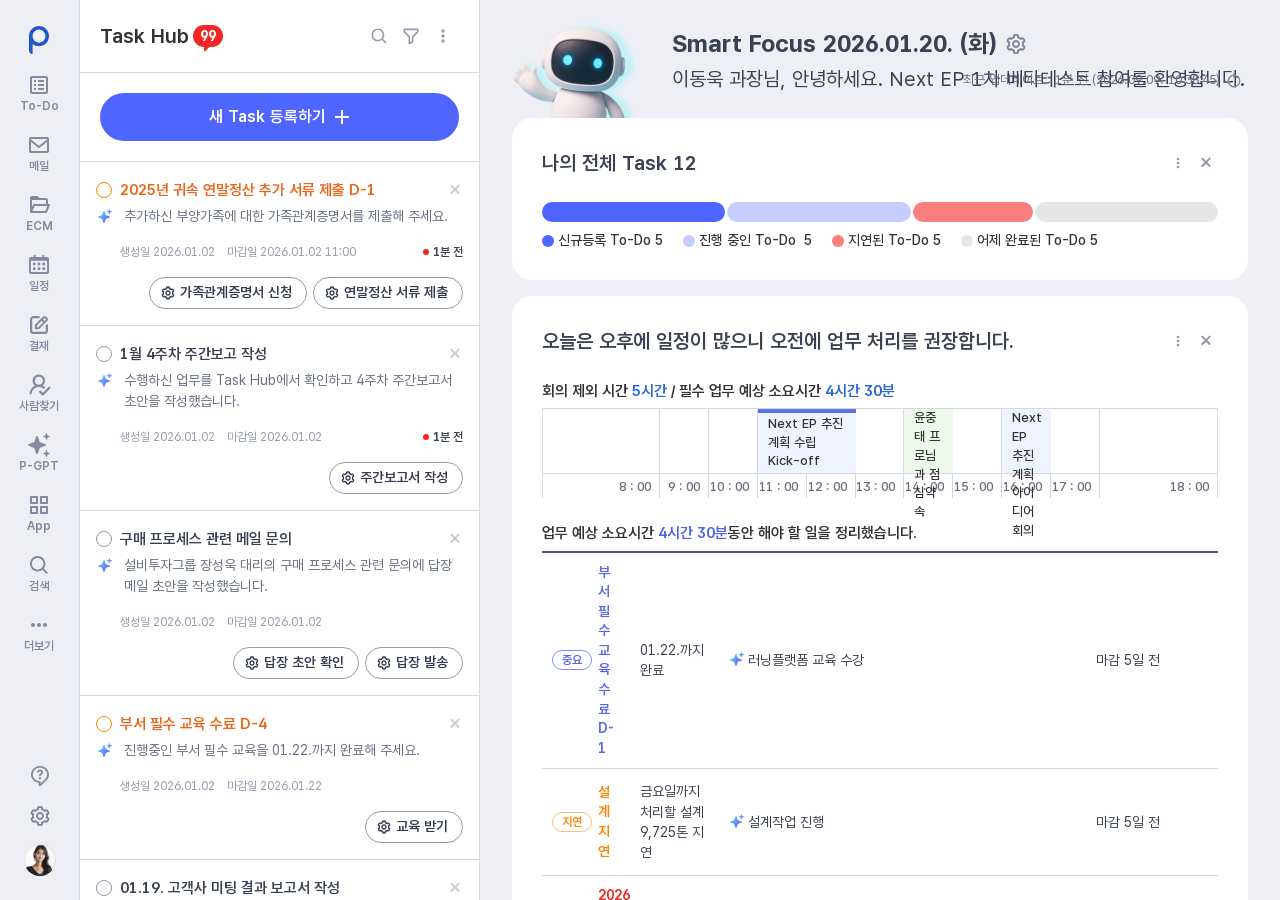
==== index.html @ 632aec52 "upload" ====
<!DOCTYPE html>
<html lang="ko">
<head>
<meta charset="UTF-8">
<title>Posco Nextep</title>
<link rel="stylesheet" href="./styles/base.css">
<link rel="stylesheet" href="./styles/layout.css">
<link rel="stylesheet" href="./styles/index.css">
</head>
<body>
<div class="layout">
  <div id="lnb"></div>
  <aside class="layout__left-panel">
    <header class="task-hub">
      <div class="task-hub__heading">
        <h2 class="task-hub__title">Task Hub</h2>
        <span class="count-badge">99</span>
      </div>
      <div class="task-hub__actions">
        <button type="button" class="action-icon" data-icon="search" aria-label="검색">
          <span class="action-icon__icon"></span>
        </button>
        <button type="button" class="action-icon" data-icon="filter" aria-label="필터">
          <span class="action-icon__icon"></span>
        </button>
        <button type="button" class="action-icon" data-icon="more" aria-label="더보기">
          <span class="action-icon__icon"></span>
        </button>
      </div>
    </header>
    <section class="task-register">
      <button type="button" class="task-register__button">
        <span class="task-register__label">새 Task 등록하기</span>
        <span class="task-register__icon" aria-hidden="true"></span>
      </button>
    </section>
    <section class="task-list" id="taskList"></section>
  </aside>
  <div class="layout__contents">
    <section class="smart-focus">
      <img class="smart-focus__bot" src="/assets/images/img-bot.png" alt="" aria-hidden="true">
      <div class="smart-focus__main">
        <div class="smart-focus__title-row">
          <h2 class="smart-focus__title">Smart Focus 2026.01.20. (화) </h2>
          <button type="button" class="smart-focus__settings" aria-label="설정">
            <img class="smart-focus__settings-icon" src="/assets/icons/BiCog.svg" alt="" aria-hidden="true">
          </button>
        </div>
        <div class="smart-focus__greeting">
          <p class="smart-focus__greeting-text">이동욱 과장님, 안녕하세요. Next EP 1차 베타테스트 참여를 환영합니다.</p>
        </div>
      </div>
      <div class="smart-focus__meta">
        <p class="smart-focus__update">최근 업데데이트 : 1분 전 (2026.09.09. 10:38:45)</p>
        <button type="button" class="smart-focus__refresh" aria-label="새로고침">
          <img class="smart-focus__refresh-icon" src="/assets/icons/BiRevision.svg" alt="" aria-hidden="true">
        </button>
      </div>
    </section>
    <section class="task-overview">
      <div class="task-overview__header">
        <h3 class="task-overview__title">나의 전체 Task 12</h3>
        <div class="task-overview__actions">
          <button type="button" class="task-overview__action" aria-label="더보기">
            <img class="task-overview__action-icon" src="/assets/icons/ico-more-ver.svg" alt="" aria-hidden="true">
          </button>
          <button type="button" class="task-overview__action" aria-label="닫기">
            <img class="task-overview__action-icon" src="/assets/icons/IconX.svg" alt="" aria-hidden="true">
          </button>
        </div>
      </div>
      <div class="task-overview__chart">
        <div class="task-overview__bar">
          <span class="task-overview__bar-segment task-overview__bar-segment--new"></span>
          <span class="task-overview__bar-segment task-overview__bar-segment--in-progress"></span>
          <span class="task-overview__bar-segment task-overview__bar-segment--delayed"></span>
          <span class="task-overview__bar-segment task-overview__bar-segment--complete"></span>
        </div>
        <div class="task-overview__legend">
          <span class="task-overview__legend-item">
            <span class="task-overview__legend-dot task-overview__legend-dot--new"></span>
            <span class="task-overview__legend-label">신규등록 To-Do 5</span>
          </span>
          <span class="task-overview__legend-item">
            <span class="task-overview__legend-dot task-overview__legend-dot--in-progress"></span>
            <span class="task-overview__legend-label">진행 중인 To-Do&nbsp; 5</span>
          </span>
          <span class="task-overview__legend-item">
            <span class="task-overview__legend-dot task-overview__legend-dot--delayed"></span>
            <span class="task-overview__legend-label">지연된 To-Do 5</span>
          </span>
          <span class="task-overview__legend-item">
            <span class="task-overview__legend-dot task-overview__legend-dot--complete"></span>
            <span class="task-overview__legend-label">어제 완료된 To-Do 5</span>
          </span>
        </div>
      </div>
    </section>
    <section class="today-plan">
      <div class="today-plan__header">
        <h3 class="today-plan__title">오늘은 오후에 일정이 많으니 오전에 업무 처리를 권장합니다.</h3>
        <div class="today-plan__actions">
          <button type="button" class="today-plan__action" aria-label="더보기">
            <img class="today-plan__action-icon" src="/assets/icons/ico-more-ver.svg" alt="" aria-hidden="true">
          </button>
          <button type="button" class="today-plan__action" aria-label="닫기">
            <img class="today-plan__action-icon" src="/assets/icons/IconX.svg" alt="" aria-hidden="true">
          </button>
        </div>
      </div>
      <div class="today-plan__schedule">
        <p class="today-plan__schedule-caption">회의 제외 시간 <span class="today-plan__highlight">5시간</span> / 필수 업무 예상 소요시간 <span class="today-plan__highlight">4시간 30분</span></p>
        <div class="today-plan__timeline">
          <div class="today-plan__hour today-plan__hour--edge"><div class="today-plan__hour-slot"></div><div class="today-plan__hour-label">8 : 00</div></div>
          <div class="today-plan__hour"><div class="today-plan__hour-slot"></div><div class="today-plan__hour-label">9 : 00</div></div>
          <div class="today-plan__hour"><div class="today-plan__hour-slot"></div><div class="today-plan__hour-label">10 : 00</div></div>
          <div class="today-plan__hour today-plan__hour--mute"><div class="today-plan__hour-slot"></div><div class="today-plan__hour-label">11 : 00</div></div>
          <div class="today-plan__hour"><div class="today-plan__hour-slot"></div><div class="today-plan__hour-label">12 : 00</div></div>
          <div class="today-plan__hour"><div class="today-plan__hour-slot"></div><div class="today-plan__hour-label">13 : 00</div></div>
          <div class="today-plan__hour"><div class="today-plan__hour-slot"></div><div class="today-plan__hour-label">14 : 00</div></div>
          <div class="today-plan__hour"><div class="today-plan__hour-slot"></div><div class="today-plan__hour-label">15 : 00</div></div>
          <div class="today-plan__hour"><div class="today-plan__hour-slot"></div><div class="today-plan__hour-label">16 : 00</div></div>
          <div class="today-plan__hour"><div class="today-plan__hour-slot"></div><div class="today-plan__hour-label">17 : 00</div></div>
          <div class="today-plan__hour today-plan__hour--edge"><div class="today-plan__hour-slot"></div><div class="today-plan__hour-label">18 : 00</div></div>
          <div class="today-plan__event today-plan__event--blue today-plan__event--kickoff">
            <div class="today-plan__event-bar"></div>
            <div class="today-plan__event-text">
              <p>Next EP 추진계획 수립 </p>
              <p>Kick-off</p>
            </div>
          </div>
          <div class="today-plan__event today-plan__event--green today-plan__event--lunch">
            <div class="today-plan__event-bar"></div>
            <div class="today-plan__event-text">
              <p>윤중태 프로님과 점심약속</p>
            </div>
          </div>
          <div class="today-plan__event today-plan__event--blue today-plan__event--idea">
            <div class="today-plan__event-bar"></div>
            <div class="today-plan__event-text">
              <p>Next EP 추진 계획 아이디어 회의</p>
            </div>
          </div>
        </div>
      </div>
      <div class="today-plan__tasks">
        <p class="today-plan__tasks-caption">업무 예상 소요시간 <span class="today-plan__highlight today-plan__highlight--alt">4시간 30분</span>동안 해야 할 일을 정리했습니다.</p>
        <div class="today-plan__table">
          <div class="today-plan__row today-plan__row--first">
            <div class="today-plan__cell today-plan__cell--badge">
              <span class="today-plan__badge today-plan__badge--primary">중요</span>
              <span class="today-plan__cell-text today-plan__cell-text--primary">부서 필수 교육 수료 D-1</span>
            </div>
            <div class="today-plan__cell"><span class="today-plan__cell-text">01.22.까지 완료</span></div>
            <div class="today-plan__cell today-plan__cell--resource">
              <div class="today-plan__resource-item">
                <img class="today-plan__resource-icon" src="/assets/icons/IconAI-2Star-Color.svg" alt="" aria-hidden="true">
                <span class="today-plan__resource-text">러닝플랫폼 교육 수강</span>
              </div>
            </div>
            <div class="today-plan__cell today-plan__cell--due"><span class="today-plan__cell-text">마감 5일 전</span></div>
          </div>
          <div class="today-plan__row">
            <div class="today-plan__cell today-plan__cell--badge">
              <span class="today-plan__badge today-plan__badge--warning">지연</span>
              <span class="today-plan__cell-text today-plan__cell-text--warning">설계지연</span>
            </div>
            <div class="today-plan__cell"><span class="today-plan__cell-text">금요일까지 처리할 설계 9,725톤 지연</span></div>
            <div class="today-plan__cell today-plan__cell--resource">
              <div class="today-plan__resource-item">
                <img class="today-plan__resource-icon" src="/assets/icons/IconAI-2Star-Color.svg" alt="" aria-hidden="true">
                <span class="today-plan__resource-text">설계작업 진행</span>
              </div>
            </div>
            <div class="today-plan__cell today-plan__cell--due"><span class="today-plan__cell-text">마감 5일 전</span></div>
          </div>
          <div class="today-plan__row">
            <div class="today-plan__cell today-plan__cell--badge">
              <span class="today-plan__badge today-plan__badge--danger">중요</span>
              <span class="today-plan__cell-text today-plan__cell-text--danger">2026년 귀속 근로소득 연말 정산 자료 제출</span>
            </div>
            <div class="today-plan__cell"><span class="today-plan__cell-text">추가하신 부양가족에 대한 가족관례증명서 추가 제출</span></div>
            <div class="today-plan__cell today-plan__cell--resource">
              <div class="today-plan__resource-item">
                <img class="today-plan__resource-icon" src="/assets/icons/IconAI-2Star-Color.svg" alt="" aria-hidden="true">
                <span class="today-plan__resource-text">법무부 가족관계증명서 신청</span>
              </div>
              <div class="today-plan__resource-item">
                <img class="today-plan__resource-icon" src="/assets/icons/IconAI-2Star-Color.svg" alt="" aria-hidden="true">
                <span class="today-plan__resource-text">연말정산 서류 제출</span>
              </div>
            </div>
            <div class="today-plan__cell today-plan__cell--due"><span class="today-plan__cell-text">마감 5일 전</span></div>
          </div>
          <div class="today-plan__row">
            <div class="today-plan__cell"><span class="today-plan__cell-text today-plan__cell-text--bold">1월 4주차 주간보고서 작성</span></div>
            <div class="today-plan__cell"><span class="today-plan__cell-text">수행하신 업무를 To-Do에서 확인하고 보고서 초안 작성</span></div>
            <div class="today-plan__cell today-plan__cell--resource">
              <div class="today-plan__resource-item">
                <img class="today-plan__resource-icon" src="/assets/icons/IconAI-2Star-Color.svg" alt="" aria-hidden="true">
                <span class="today-plan__resource-text">주간업무보고_1월 4주차.pptx</span>
              </div>
            </div>
            <div class="today-plan__cell today-plan__cell--due"><span class="today-plan__cell-text">마감 5일 전</span></div>
          </div>
          <div class="today-plan__row">
            <div class="today-plan__cell"><span class="today-plan__cell-text today-plan__cell-text--bold">1월 4주차 주간보고서 작성</span></div>
            <div class="today-plan__cell"><span class="today-plan__cell-text">01.20. 12 : 00에 사용하신 법인카드 사용내역 정산 신청 필요 </span></div>
            <div class="today-plan__cell today-plan__cell--resource">
              <div class="today-plan__resource-item">
                <img class="today-plan__resource-icon" src="/assets/icons/IconAI-2Star-Color.svg" alt="" aria-hidden="true">
                <span class="today-plan__resource-text">법인카카드 정산</span>
              </div>
            </div>
            <div class="today-plan__cell today-plan__cell--due"><span class="today-plan__cell-text">마감 5일 전</span></div>
          </div>
        </div>
      </div>
    </section>
    <section class="team-schedule">
      <div class="team-schedule__header">
        <h3 class="team-schedule__title">오늘 팀원들의 주요 일정입니다.</h3>
        <div class="team-schedule__header-right">
          <div class="team-schedule__avatars">
            <span class="team-schedule__avatar-item"><img class="team-schedule__avatar" src="/assets/avatar/male01.jpg" alt=""></span>
            <span class="team-schedule__avatar-item"><img class="team-schedule__avatar" src="/assets/avatar/female01.jpg" alt=""></span>
            <span class="team-schedule__avatar-item"><img class="team-schedule__avatar" src="/assets/avatar/male02.jpg" alt=""></span>
            <span class="team-schedule__avatar-item team-schedule__avatar-item--more">+3</span>
          </div>
          <div class="team-schedule__actions">
            <button type="button" class="team-schedule__action" aria-label="더보기">
              <img class="team-schedule__action-icon" src="/assets/icons/ico-more-ver.svg" alt="" aria-hidden="true">
            </button>
            <button type="button" class="team-schedule__action" aria-label="닫기">
              <img class="team-schedule__action-icon" src="/assets/icons/IconX.svg" alt="" aria-hidden="true">
            </button>
          </div>
        </div>
      </div>
      <div class="team-schedule__timeline">
        <div class="team-schedule__hour team-schedule__hour--edge"><div class="team-schedule__hour-slot"></div><div class="team-schedule__hour-label">8 : 00</div></div>
        <div class="team-schedule__hour"><div class="team-schedule__hour-slot"></div><div class="team-schedule__hour-label">9 : 00</div></div>
        <div class="team-schedule__hour"><div class="team-schedule__hour-slot"></div><div class="team-schedule__hour-label">10 : 00</div></div>
        <div class="team-schedule__hour"><div class="team-schedule__hour-slot"></div><div class="team-schedule__hour-label">11 : 00</div></div>
        <div class="team-schedule__hour"><div class="team-schedule__hour-slot"></div><div class="team-schedule__hour-label">12 :00</div></div>
        <div class="team-schedule__hour"><div class="team-schedule__hour-slot"></div><div class="team-schedule__hour-label">13 : 00</div></div>
        <div class="team-schedule__hour"><div class="team-schedule__hour-slot"></div><div class="team-schedule__hour-label">14 : 00</div></div>
        <div class="team-schedule__hour"><div class="team-schedule__hour-slot"></div><div class="team-schedule__hour-label">15 : 00</div></div>
        <div class="team-schedule__hour"><div class="team-schedule__hour-slot"></div><div class="team-schedule__hour-label">16 : 00</div></div>
        <div class="team-schedule__hour"><div class="team-schedule__hour-slot"></div><div class="team-schedule__hour-label">17 : 00</div></div>
        <div class="team-schedule__hour team-schedule__hour--edge"><div class="team-schedule__hour-slot"></div><div class="team-schedule__hour-label">18 : 00</div></div>
        <div class="team-schedule__event team-schedule__event--blue team-schedule__event--p1">
          <div class="team-schedule__event-user">
            <span class="team-schedule__event-avatar"><img src="/assets/avatar/male01.jpg" alt=""></span>
            <span class="team-schedule__event-name">박보검</span>
          </div>
          <span class="team-schedule__event-title">주간업무보고</span>
        </div>
        <div class="team-schedule__event team-schedule__event--blue team-schedule__event--p2">
          <div class="team-schedule__event-user">
            <span class="team-schedule__event-avatar"><img src="/assets/avatar/male01.jpg" alt=""></span>
            <span class="team-schedule__event-name">박보검</span>
          </div>
          <span class="team-schedule__event-title">NextEP 추진계획 수립 Kick-off</span>
        </div>
        <div class="team-schedule__event team-schedule__event--blue team-schedule__event--p3">
          <div class="team-schedule__event-user">
            <span class="team-schedule__event-avatar"><img src="/assets/avatar/male01.jpg" alt=""></span>
            <span class="team-schedule__event-name">박보검</span>
          </div>
          <span class="team-schedule__event-title">점심약속</span>
        </div>
        <div class="team-schedule__event team-schedule__event--royal-blue team-schedule__event--p4">
          <div class="team-schedule__event-user">
            <span class="team-schedule__event-avatar"><img src="/assets/avatar/female01.jpg" alt=""></span>
            <span class="team-schedule__event-name">김세정</span>
          </div>
          <span class="team-schedule__event-title">주간업무보고</span>
        </div>
        <div class="team-schedule__event team-schedule__event--bright-blue team-schedule__event--p5">
          <div class="team-schedule__event-user">
            <span class="team-schedule__event-avatar"><img src="/assets/avatar/female01.jpg" alt=""></span>
            <span class="team-schedule__event-name">김세정</span>
          </div>
          <span class="team-schedule__event-title">XXX고객사 미팅</span>
        </div>
        <div class="team-schedule__event team-schedule__event--gray team-schedule__event--p6">
          <div class="team-schedule__event-user">
            <span class="team-schedule__event-avatar"><img src="/assets/avatar/male02.jpg" alt=""></span>
            <span class="team-schedule__event-name">김일도</span>
          </div>
          <span class="team-schedule__event-title">주간업무보고</span>
        </div>
        <div class="team-schedule__event team-schedule__event--gray team-schedule__event--p7">
          <div class="team-schedule__event-user">
            <span class="team-schedule__event-avatar"><img src="/assets/avatar/male02.jpg" alt=""></span>
            <span class="team-schedule__event-name">김일도</span>
          </div>
          <span class="team-schedule__event-title">협력사 미팅</span>
        </div>
      </div>
    </section>
    <section class="news-summary">
      <div class="news-summary__header">
        <h3 class="news-summary__heading">관심 있으실 만한 오늘의 뉴스 요약입니다.</h3>
        <div class="news-summary__actions">
          <button type="button" class="news-summary__action" aria-label="더보기">
            <img class="news-summary__action-icon" src="/assets/icons/ico-more-ver.svg" alt="" aria-hidden="true">
          </button>
          <button type="button" class="news-summary__action" aria-label="닫기">
            <img class="news-summary__action-icon" src="/assets/icons/IconX.svg" alt="" aria-hidden="true">
          </button>
        </div>
      </div>
      <div class="news-summary__list">
        <article class="news-summary__card">
          <img class="news-summary__thumb" src="/assets/images/thm-news.png" alt="" aria-hidden="true">
          <div class="news-summary__contents">
            <h4 class="news-summary__title">KDI, 올해 성장률 1.8→1.9% 상향</h4>
            <div class="news-summary__body">
              <img class="news-summary__body-icon" src="/assets/icons/IconAI-2Star-Color.svg" alt="" aria-hidden="true">
              <p class="news-summary__body-text">한국개발연구원(KDI)이 반도체 수출 호조세를 반영해 올해 우리나라 경제성장률 전망치를 1.9%로 상향 조정했다.</p>
            </div>
            <a class="news-summary__anchor" href="#">
              <span class="news-summary__anchor-text">자세히 보기</span>
              <span class="news-summary__anchor-icon" aria-hidden="true">
                <svg width="16" height="16" viewBox="0 0 16 16" fill="none"><path d="M5 11L11 5M11 5H6M11 5V10" stroke="currentColor" stroke-width="1.5" stroke-linecap="round" stroke-linejoin="round"/></svg>
              </span>
            </a>
          </div>
        </article>
        <article class="news-summary__card">
          <img class="news-summary__thumb" src="/assets/images/thm-news.png" alt="" aria-hidden="true">
          <div class="news-summary__contents">
            <h4 class="news-summary__title">'변하지 않는 것들' 신규 등록</h4>
            <div class="news-summary__body">
              <img class="news-summary__body-icon" src="/assets/icons/IconAI-2Star-Color.svg" alt="" aria-hidden="true">
              <p class="news-summary__body-text">세계적인 베스트셀러 《돈의 심리학》의 저자 모건 하우절이 3년 만에 세상에 내놓은 신작.'절대 변하지 않는 것들에 대한 23가지 이야기'를 전한다. 출간하자마자 아마존과 뉴욕타임스 베스트셀러 자리에 오르며 아마존 독자들과 오피니언 리더들의 극찬을 받았다.</p>
            </div>
            <a class="news-summary__anchor" href="#">
              <span class="news-summary__anchor-text">러닝플랫폼으로 보기</span>
              <span class="news-summary__anchor-icon" aria-hidden="true">
                <svg width="16" height="16" viewBox="0 0 16 16" fill="none"><path d="M5 11L11 5M11 5H6M11 5V10" stroke="currentColor" stroke-width="1.5" stroke-linecap="round" stroke-linejoin="round"/></svg>
              </span>
            </a>
          </div>
        </article>
        <article class="news-summary__card">
          <img class="news-summary__thumb" src="/assets/images/thm-news.png" alt="" aria-hidden="true">
          <div class="news-summary__contents">
            <h4 class="news-summary__title">철강석 가격 987원 돌파</h4>
            <div class="news-summary__body">
              <img class="news-summary__body-icon" src="/assets/icons/IconAI-2Star-Color.svg" alt="" aria-hidden="true">
              <p class="news-summary__body-text">철강석 가격 하락세가 여러 시장에서 나타나고 있습니다. 중국 철광석 및 철근 선물 가격 하락, 거래소 가격도 약세 흐름입니다.</p>
            </div>
            <a class="news-summary__anchor" href="#">
              <span class="news-summary__anchor-text">철강석 정보보기</span>
              <span class="news-summary__anchor-icon" aria-hidden="true">
                <svg width="16" height="16" viewBox="0 0 16 16" fill="none"><path d="M5 11L11 5M11 5H6M11 5V10" stroke="currentColor" stroke-width="1.5" stroke-linecap="round" stroke-linejoin="round"/></svg>
              </span>
            </a>
          </div>
        </article>
      </div>
    </section>
    <section class="report-drafts">
      <div class="report-drafts__header">
        <h3 class="report-drafts__heading">전일 완료하고 보고하지 않은 To-Do 기반으로 보고서 초안을 작성했습니다.</h3>
        <div class="report-drafts__actions">
          <button type="button" class="report-drafts__action" aria-label="더보기">
            <img class="report-drafts__action-icon" src="/assets/icons/ico-more-ver.svg" alt="" aria-hidden="true">
          </button>
          <button type="button" class="report-drafts__action" aria-label="닫기">
            <img class="report-drafts__action-icon" src="/assets/icons/IconX.svg" alt="" aria-hidden="true">
          </button>
        </div>
      </div>
      <div class="report-drafts__list">
        <article class="report-drafts__card">
          <div class="report-drafts__icon-wrap">
            <img class="report-drafts__icon" src="/assets/icons/BiSpreadsheet.svg" alt="" aria-hidden="true">
          </div>
          <div class="report-drafts__contents">
            <div class="report-drafts__info">
              <h4 class="report-drafts__title">01.19. 고객사 미팅 결과</h4>
              <div class="report-drafts__body">
                <img class="report-drafts__body-icon" src="/assets/icons/IconAI-2Star-Color.svg" alt="" aria-hidden="true">
                <p class="report-drafts__body-text">지난 메일과 회의록을 기반으로 초안을 작성했습니다. 미팅 이후 보고된 메일, 생성된 문서 등이 없어 보고서 초안을 제안드립니다.</p>
              </div>
            </div>
            <div class="report-drafts__buttons">
              <button type="button" class="report-drafts__button">결과 보고서 작성하기</button>
              <button type="button" class="report-drafts__button">메일 보내기</button>
            </div>
          </div>
        </article>
        <article class="report-drafts__card">
          <div class="report-drafts__icon-wrap">
            <img class="report-drafts__icon" src="/assets/icons/BiSpreadsheet.svg" alt="" aria-hidden="true">
          </div>
          <div class="report-drafts__contents">
            <div class="report-drafts__info">
              <h4 class="report-drafts__title">01.19. 고객사 미팅 결과</h4>
              <div class="report-drafts__body">
                <img class="report-drafts__body-icon" src="/assets/icons/IconAI-2Star-Color.svg" alt="" aria-hidden="true">
                <p class="report-drafts__body-text">지난 메일과 회의록을 기반으로 초안을 작성했습니다. 미팅 이후 보고된 메일, 생성된 문서 등이 없어 보고서 초안을 제안드립니다.</p>
              </div>
            </div>
            <div class="report-drafts__buttons">
              <button type="button" class="report-drafts__button">결과 보고서 작성하기</button>
              <button type="button" class="report-drafts__button">메일 보내기</button>
            </div>
          </div>
        </article>
        <article class="report-drafts__card">
          <div class="report-drafts__icon-wrap">
            <img class="report-drafts__icon" src="/assets/icons/BiSpreadsheet.svg" alt="" aria-hidden="true">
          </div>
          <div class="report-drafts__contents">
            <div class="report-drafts__info">
              <h4 class="report-drafts__title">01.19. 고객사 미팅 결과</h4>
              <div class="report-drafts__body">
                <img class="report-drafts__body-icon" src="/assets/icons/IconAI-2Star-Color.svg" alt="" aria-hidden="true">
                <p class="report-drafts__body-text">지난 메일과 회의록을 기반으로 초안을 작성했습니다. 미팅 이후 보고된 메일, 생성된 문서 등이 없어 보고서 초안을 제안드립니다.</p>
              </div>
            </div>
            <div class="report-drafts__buttons">
              <button type="button" class="report-drafts__button">결과 보고서 작성하기</button>
              <button type="button" class="report-drafts__button">메일 보내기</button>
            </div>
          </div>
        </article>
      </div>
    </section>
  </div>
</div>
<script src="./components/components.js"></script>
<script>
  document.getElementById('lnb').innerHTML = SIDEBAR_HTML;
  document.getElementById('taskList').innerHTML = TASK_LIST_DATA.map(renderCardTask).join('');
</script>
<script src="./components/layout/sidebar.js"></script>
</body>
</html>
---- styles/base.css ----
/* ==========================================================================
   Base — 전역 리셋 / 폰트
   ========================================================================== */

@import '../fonts/pretendard-gov.css';

body {
  margin: 0;
  font-family: 'Pretendard GOV', 'Pretendard', -apple-system, BlinkMacSystemFont, sans-serif;
}

button, input, select, textarea {
  font: inherit;
}
---- styles/layout.css ----
@import './components/task-hub.css';
@import './components/p-gpt.css';

/* ==========================================================================
   Layout
   ========================================================================== */

.layout {
  display: flex;
  min-height: 100vh;
}

.layout__left-panel {
  flex: 0 0 400px;
  width: 400px;
  box-sizing: border-box;
  background: #FFFFFF;
  border-right: 1px solid #D5D8E4;
  display: flex;
  flex-direction: column;
  height: 100vh;
  position: sticky;
  top: 0;
}

.layout__contents {
  flex: 1 1 auto;
  min-width: 0;
  height: 100vh;
  overflow-y: auto;
  box-sizing: border-box;
  padding: 0 32px 32px;
  background: #EDEFF5;
}

.layout__contents--bg-white {
  background: #FFFFFF;
  padding: 0;
}

.layout__contents-inner {
  max-width: 1280px;
  margin: 0 auto;
  padding: 64px 40px;
  box-sizing: border-box;
  width: 100%;
}

.layout__right-panel {
  flex: 0 0 400px;
  width: 400px;
  box-sizing: border-box;
  background: #FFFFFF;
}

@media (max-width: 1600px) {
  .layout__right-panel {
    flex: 0 0 320px;
    width: 320px;
  }
}


/* ==========================================================================
   SideBar (◆ SideBar / Variant=03)
   ========================================================================== */

.side-bar {
  box-sizing: border-box;
  width: 80px;
  height: 100vh;
  padding: 16px 0;
  display: flex;
  flex-direction: column;
  justify-content: space-between;
  align-items: center;
  background: #EDEFF5;
  border-right: 1px solid #D3D6E3;
}

.side-bar__top {
  box-sizing: border-box;
  flex: 1 1 auto;
  min-height: 0;
  width: 100%;
  padding-right: 1px;
  display: flex;
  flex-direction: column;
  align-items: center;
}

.side-bar__logo {
  flex-shrink: 0;
  width: 100%;
  height: 48px;
  display: flex;
  justify-content: center;
  align-items: center;
}

.side-bar__logo img {
  display: block;
  width: 48px;
  height: 48px;
  border-radius: 1000px;
}

.side-bar__menu {
  flex: 1 1 auto;
  min-height: 0;
  width: 100%;
  display: flex;
  flex-direction: column;
  align-items: center;
  overflow-y: auto;
  scrollbar-width: none;
  -ms-overflow-style: none;
}

.side-bar__menu::-webkit-scrollbar {
  width: 0;
  height: 0;
}

.side-bar__item {
  flex-shrink: 0;
  width: 80px;
  height: 60px;
  padding: 0;
  margin: 0;
  border: 0;
  background: none;
  cursor: pointer;
  display: flex;
  flex-direction: column;
  justify-content: center;
  align-items: center;
  font-family: inherit;
}

.side-bar__item-icon {
  display: block;
  width: 24px;
  height: 24px;
  background-color: #8289A0;
  -webkit-mask: var(--icon) no-repeat center / contain;
          mask: var(--icon) no-repeat center / contain;
}

.side-bar__item[data-menu="to-do"]    .side-bar__item-icon { --icon: url('../assets/icons/BiSpreadsheet.svg'); }
.side-bar__item[data-menu="mail"]     .side-bar__item-icon { --icon: url('../assets/icons/BiEnvelope.svg'); }
.side-bar__item[data-menu="ecm"]      .side-bar__item-icon { --icon: url('../assets/icons/BiFolderOpen.svg'); }
.side-bar__item[data-menu="schedule"] .side-bar__item-icon { --icon: url('../assets/icons/IconCalendar.svg'); }
.side-bar__item[data-menu="sign"]     .side-bar__item-icon { --icon: url('../assets/icons/BiEdit.svg'); }
.side-bar__item[data-menu="people"]   .side-bar__item-icon { --icon: url('../assets/icons/IconUserCheck.svg'); }
.side-bar__item[data-menu="gpt"]      .side-bar__item-icon { --icon: url('../assets/icons/IconAI-3Star.svg'); }
.side-bar__item[data-menu="app"]      .side-bar__item-icon { --icon: url('../assets/icons/BiGridAlt.svg'); }
.side-bar__item[data-menu="search"]   .side-bar__item-icon { --icon: url('../assets/icons/IconSearch.svg'); }
.side-bar__item[data-menu="more"]     .side-bar__item-icon { --icon: url('../assets/icons/ico-more-hoz.svg'); }

.side-bar__item-label {
  font-size: 12px;
  font-weight: 600;
  line-height: 150%;
  color: #8289A0;
  text-align: left;
}

.side-bar__item:hover,
.side-bar__item[aria-current="page"] {
  background: #FFFFFF;
}

.side-bar__item:hover .side-bar__item-icon {
  background-color: #686F86;
}

.side-bar__item:hover .side-bar__item-label {
  color: #686F86;
}

.side-bar__item[aria-current="page"] .side-bar__item-icon {
  background-color: #4E66FF;
}

.side-bar__item[aria-current="page"] .side-bar__item-label {
  color: #4E66FF;
}

.side-bar__bottom {
  flex-shrink: 0;
  width: 100%;
  display: flex;
  flex-direction: column;
  justify-content: flex-end;
  align-items: center;
}

.side-bar__actions {
  width: 40px;
  display: flex;
  flex-direction: column;
  align-items: center;
}

.side-bar__action {
  width: 40px;
  height: 40px;
  padding: 0;
  margin: 0;
  border: 0;
  border-radius: 1000px;
  background: none;
  cursor: pointer;
  display: flex;
  justify-content: center;
  align-items: center;
}

.side-bar__action-icon {
  display: block;
  width: 24px;
  height: 24px;
  background-color: #8289A0;
  -webkit-mask: var(--icon) no-repeat center / contain;
          mask: var(--icon) no-repeat center / contain;
}

.side-bar__action[data-action="help"]    .side-bar__action-icon { --icon: url('../assets/icons/IconHelpMessage.svg'); }
.side-bar__action[data-action="setting"] .side-bar__action-icon { --icon: url('../assets/icons/BiCog.svg'); }

.side-bar__action:hover,
.side-bar__action[aria-current="true"] {
  background: #FFFFFF;
}

.side-bar__action:hover .side-bar__action-icon {
  background-color: #686F86;
}

.side-bar__action[aria-current="true"] .side-bar__action-icon {
  background-color: #4E66FF;
}

.side-bar__profile {
  width: 48px;
  height: 48px;
  display: flex;
  justify-content: center;
  align-items: center;
  cursor: pointer;
}

.side-bar__profile-image {
  display: block;
  width: 32px;
  height: 32px;
  border-radius: 400px;
  overflow: hidden;
  box-sizing: border-box;
  position: relative
}

.side-bar__profile-image img {
  display: block;
  width: 100%;
  height: 100%;
  object-fit: cover;
}

.side-bar__profile-image::after {
  content: '';
  position: absolute;
  top: 0;
  left: 0;
  width: 100%;
  height: 100%;
  border: 1px solid rgba(0, 0, 0, 0.1);
  border-radius : 400px;
  box-sizing: border-box;
}
---- styles/index.css ----
/* ==========================================================================
   Smart Focus header (◆ Frame 985:19137)
   ========================================================================== */

.smart-focus {
  position: relative;
  box-sizing: border-box;
  display: flex;
  align-items: flex-end;
  padding: 24px 0 24px 160px;
}

.smart-focus__bot {
  position: absolute;
  left: 0;
  top: 20px;
  width: 128px;
  height: auto;
  pointer-events: none;
}

.smart-focus__main {
  flex: 1 1 0;
  min-width: 0;
  display: flex;
  flex-direction: column;
  align-items: flex-start;
}

.smart-focus__title-row {
  display: flex;
  align-items: center;
}

.smart-focus__title {
  margin: 0;
  font-family: inherit;
  font-weight: 700;
  font-size: 24px;
  line-height: 1.5;
  color: #3B4154;
  white-space: nowrap;
}

.smart-focus__settings {
  width: 40px;
  height: 40px;
  padding: 0;
  margin: 0;
  border: 0;
  border-radius: 1000px;
  background: rgba(255, 255, 255, 0);
  display: flex;
  justify-content: center;
  align-items: center;
  cursor: pointer;
}

.smart-focus__settings-icon {
  display: block;
  width: 24px;
  height: 24px;
}

.smart-focus__greeting {
  display: flex;
  align-items: center;
  width: 100%;
}

.smart-focus__greeting-text {
  margin: 0;
  font-family: inherit;
  font-weight: 400;
  font-size: 20px;
  line-height: 1.5;
  color: #3B4154;
  white-space: nowrap;
}

.smart-focus__meta {
  display: flex;
  align-items: center;
}

.smart-focus__update {
  margin: 0;
  font-family: inherit;
  font-weight: 400;
  font-size: 13px;
  line-height: 1.5;
  color: #686F86;
  text-align: right;
  white-space: nowrap;
}

.smart-focus__refresh {
  width: 28px;
  height: 28px;
  padding: 0;
  margin: 0;
  border: 0;
  border-radius: 1000px;
  background: rgba(255, 255, 255, 0);
  display: flex;
  justify-content: center;
  align-items: center;
  cursor: pointer;
}

.smart-focus__refresh-icon {
  display: block;
  width: 18px;
  height: 18px;
}

/* ==========================================================================
   Task Overview (◆ Frame 985:19149 — 01)
   ========================================================================== */

.task-overview {
  position: relative;
  z-index: 1;
  box-sizing: border-box;
  background: #FFFFFF;
  border-radius: 20px;
  padding: 30px;
  display: flex;
  flex-direction: column;
  gap: 24px;
  align-items: flex-start;
  justify-content: center;
}

.task-overview__header {
  width: 100%;
  display: flex;
  align-items: center;
  justify-content: space-between;
}

.task-overview__title {
  margin: 0;
  font-family: inherit;
  font-weight: 600;
  font-size: 20px;
  line-height: 1.5;
  color: #3B4154;
  white-space: nowrap;
}

.task-overview__actions {
  display: flex;
  gap: 4px;
  align-items: center;
}

.task-overview__action {
  width: 24px;
  height: 24px;
  padding: 0;
  margin: 0;
  border: 0;
  border-radius: 4px;
  background: rgba(255, 255, 255, 0);
  display: flex;
  justify-content: center;
  align-items: center;
  cursor: pointer;
}

.task-overview__action-icon {
  display: block;
  width: 16px;
  height: 16px;
}

.task-overview__chart {
  width: 100%;
  display: flex;
  flex-direction: column;
  gap: 10px;
}

.task-overview__bar {
  width: 100%;
  height: 20px;
  display: flex;
  gap: 2px;
  align-items: center;
}

.task-overview__bar-segment {
  flex: 1 1 0;
  min-width: 1px;
  height: 100%;
  border-radius: 1000px;
}

.task-overview__bar-segment--new         { background: #4E66FF; }
.task-overview__bar-segment--in-progress { background: #C5CCFF; }
.task-overview__bar-segment--delayed {
  flex: 0 0 120px;
  width: 120px;
  background: #F97E7C;
}
.task-overview__bar-segment--complete    { background: #E6E6E6; }

.task-overview__legend {
  display: flex;
  gap: 20px;
  align-items: flex-start;
}

.task-overview__legend-item {
  display: flex;
  gap: 4px;
  align-items: center;
}

.task-overview__legend-dot {
  width: 12px;
  height: 12px;
  border-radius: 1000px;
}

.task-overview__legend-dot--new         { background: #4E66FF; }
.task-overview__legend-dot--in-progress { background: #C5CCFF; }
.task-overview__legend-dot--delayed     { background: #F97E7C; }
.task-overview__legend-dot--complete    { background: #E6E6E6; }

.task-overview__legend-label {
  font-family: inherit;
  font-weight: 500;
  font-size: 14px;
  line-height: 1.25;
  color: #333333;
}

/* ==========================================================================
   Today Plan (◆ Frame 985:19174 — 02)
   ========================================================================== */

.today-plan {
  position: relative;
  z-index: 1;
  box-sizing: border-box;
  background: #FFFFFF;
  border-radius: 20px;
  padding: 30px;
  display: flex;
  flex-direction: column;
  gap: 24px;
  align-items: center;
  margin-top: 16px;
}

.today-plan__header {
  width: 100%;
  display: flex;
  align-items: center;
  justify-content: space-between;
}

.today-plan__title {
  margin: 0;
  font-family: inherit;
  font-weight: 600;
  font-size: 20px;
  line-height: 1.5;
  color: #3B4154;
  white-space: nowrap;
}

.today-plan__actions {
  display: flex;
  gap: 4px;
  align-items: center;
}

.today-plan__action {
  width: 24px;
  height: 24px;
  padding: 0;
  margin: 0;
  border: 0;
  border-radius: 4px;
  background: rgba(255, 255, 255, 0);
  display: flex;
  justify-content: center;
  align-items: center;
  cursor: pointer;
}

.today-plan__action-icon {
  display: block;
  width: 16px;
  height: 16px;
}

/* ----- Schedule timeline ----- */

.today-plan__schedule {
  width: 100%;
  display: flex;
  flex-direction: column;
  gap: 6px;
  align-items: flex-start;
}

.today-plan__schedule-caption,
.today-plan__tasks-caption {
  margin: 0;
  font-family: inherit;
  font-weight: 600;
  font-size: 15px;
  line-height: 1.5;
  color: #333333;
  white-space: nowrap;
}

.today-plan__highlight {
  color: #2665E0;
}

.today-plan__highlight--alt {
  color: #4D63ED;
}

.today-plan__timeline {
  --hour-edge: 118px;
  --hour-flex: calc((100% - (var(--hour-edge) * 2)) / 9);
  position: relative;
  display: flex;
  width: 100%;
  align-items: stretch;
}

.today-plan__hour {
  flex: 1 1 0;
  min-width: 0;
  display: flex;
  flex-direction: column;
}

.today-plan__hour--edge {
  flex: 0 0 var(--hour-edge);
}

.today-plan__hour-slot {
  height: 64px;
  background: #FFFFFF;
  border: 1px solid #D5D8E4;
}

.today-plan__hour:not(.today-plan__hour--edge) .today-plan__hour-slot,
.today-plan__hour--edge ~ .today-plan__hour--edge .today-plan__hour-slot {
  border-left: 0;
}

.today-plan__hour--mute .today-plan__hour-slot {
  background: #F5F5F5;
}

.today-plan__hour-label {
  height: 24px;
  display: flex;
  justify-content: flex-end;
  align-items: center;
  padding-right: 8px;
  border-right: 1px solid #D5D8E4;
  font-family: inherit;
  font-weight: 500;
  font-size: 13px;
  color: #696E80;
  white-space: nowrap;
}

.today-plan__hour--edge:first-child .today-plan__hour-label {
  border-left: 1px solid #D5D8E4;
}

.today-plan__event {
  position: absolute;
  top: 1px;
  display: flex;
  flex-direction: column;
  box-sizing: border-box;
}

.today-plan__event-bar {
  height: 4px;
}

.today-plan__event-text {
  flex: 1 1 auto;
  display: flex;
  flex-direction: column;
  justify-content: center;
  padding: 0 10px;
  font-family: inherit;
  font-weight: 500;
  font-size: 13px;
  line-height: 1.45;
  color: #333333;
}

.today-plan__event-text p {
  margin: 0;
}

.today-plan__event--blue {
  background: #EFF2FF;
}

.today-plan__event--blue .today-plan__event-bar {
  background: #5C70E6;
}

.today-plan__event--green {
  background: #EFF9EB;
}

.today-plan__event--green .today-plan__event-bar {
  background: #60B919;
}

.today-plan__event--kickoff {
  left: calc(var(--hour-edge) + var(--hour-flex) * 2);
  width: calc(var(--hour-flex) * 2);
  height: 64px;
}

.today-plan__event--lunch {
  left: calc(var(--hour-edge) + var(--hour-flex) * 5);
  width: var(--hour-flex);
  height: 64px;
}

.today-plan__event--idea {
  left: calc(var(--hour-edge) + var(--hour-flex) * 7);
  width: var(--hour-flex);
  height: 64px;
}

/* ----- Task table ----- */

.today-plan__tasks {
  width: 100%;
  display: flex;
  flex-direction: column;
  gap: 6px;
  align-items: flex-start;
}

.today-plan__table {
  width: 100%;
  display: flex;
  flex-direction: column;
}

.today-plan__row {
  display: flex;
  width: 100%;
  align-items: stretch;
  border-bottom: 1px solid #D5D8E4;
}

.today-plan__row--first {
  border-top: 2px solid #52586A;
}

.today-plan__cell {
  flex: 1 1 0;
  min-width: 0;
  display: flex;
  align-items: center;
  padding: 12px 10px;
}

.today-plan__cell--badge {
  gap: 6px;
  padding: 10px;
}

.today-plan__cell--resource {
  flex: 0 0 300px;
  flex-direction: column;
  align-items: stretch;
  justify-content: center;
  gap: 2px;
  padding: 8px 10px;
}

.today-plan__cell--due {
  flex: 0 0 160px;
  justify-content: center;
}

.today-plan__cell-text {
  flex: 1 1 0;
  min-width: 0;
  font-family: inherit;
  font-weight: 400;
  font-size: 14px;
  line-height: 1.45;
  color: #3B4154;
}

.today-plan__cell--due .today-plan__cell-text {
  flex: 0 0 auto;
  text-align: center;
}

.today-plan__cell-text--bold {
  font-weight: 600;
}

.today-plan__cell-text--primary {
  font-weight: 600;
  color: #5968EB;
  line-height: 1.4;
}

.today-plan__cell-text--warning {
  font-weight: 600;
  color: #FF8400;
  line-height: 1.4;
}

.today-plan__cell-text--danger {
  font-weight: 600;
  color: #F22625;
  line-height: 1.4;
}

.today-plan__badge {
  flex: 0 0 auto;
  min-width: 40px;
  height: 20px;
  padding: 0 8px;
  display: inline-flex;
  align-items: center;
  justify-content: center;
  border: 1px solid;
  border-radius: 100px;
  background: #FFFFFF;
  font-family: inherit;
  font-weight: 600;
  font-size: 12px;
  line-height: 1.25;
  text-align: center;
  white-space: nowrap;
  box-sizing: border-box;
}

.today-plan__badge--primary {
  border-color: #7B8DFF;
  color: #5968EB;
}

.today-plan__badge--warning {
  border-color: #FFBC76;
  color: #FF8400;
}

.today-plan__badge--danger {
  border-color: #FE9B90;
  color: #F22625;
}

.today-plan__resource-item {
  display: flex;
  gap: 4px;
  align-items: center;
  width: 100%;
}

.today-plan__resource-icon {
  flex: 0 0 auto;
  display: block;
  width: 16px;
  height: 16px;
}

.today-plan__resource-text {
  flex: 1 1 0;
  min-width: 0;
  font-family: inherit;
  font-weight: 400;
  font-size: 14px;
  line-height: 1.5;
  color: #3B4154;
}

/* ==========================================================================
   Team Schedule (◆ Frame 985:19311)
   ========================================================================== */

.team-schedule {
  position: relative;
  z-index: 1;
  box-sizing: border-box;
  background: #FFFFFF;
  border-radius: 20px;
  padding: 30px;
  display: flex;
  flex-direction: column;
  gap: 24px;
  align-items: flex-start;
  margin-top: 16px;
}

.team-schedule__header {
  width: 100%;
  display: flex;
  align-items: center;
  justify-content: space-between;
}

.team-schedule__title {
  margin: 0;
  font-family: inherit;
  font-weight: 600;
  font-size: 20px;
  line-height: 1.5;
  color: #3B4154;
  white-space: nowrap;
}

.team-schedule__header-right {
  display: flex;
  align-items: center;
  gap: 12px;
}

.team-schedule__avatars {
  display: flex;
  align-items: center;
  isolation: isolate;
  padding-right: 6px;
}

.team-schedule__avatar-item {
  position: relative;
  flex-shrink: 0;
  width: 32px;
  height: 32px;
  margin-right: -6px;
  border-radius: 1000px;
  overflow: hidden;
  box-sizing: border-box;
}

.team-schedule__avatar-item:nth-child(1) { z-index: 4; }
.team-schedule__avatar-item:nth-child(2) { z-index: 3; }
.team-schedule__avatar-item:nth-child(3) { z-index: 2; }
.team-schedule__avatar-item:nth-child(4) { z-index: 1; }

.team-schedule__avatar {
  display: block;
  width: 100%;
  height: 100%;
  object-fit: cover;
}

.team-schedule__avatar-item--more {
  display: flex;
  align-items: center;
  justify-content: center;
  background: #FFFFFF;
  border: 1px solid #DDDDDD;
  font-family: inherit;
  font-weight: 600;
  font-size: 14px;
  color: #000000;
  overflow: visible;
}

.team-schedule__actions {
  display: flex;
  gap: 4px;
  align-items: center;
}

.team-schedule__action {
  width: 24px;
  height: 24px;
  padding: 0;
  margin: 0;
  border: 0;
  border-radius: 4px;
  background: rgba(255, 255, 255, 0);
  display: flex;
  justify-content: center;
  align-items: center;
  cursor: pointer;
}

.team-schedule__action-icon {
  display: block;
  width: 16px;
  height: 16px;
}

.team-schedule__timeline {
  --hour-edge: 118px;
  --hour-flex: calc((100% - (var(--hour-edge) * 2)) / 9);
  position: relative;
  width: 100%;
  height: 142px;
  display: flex;
  align-items: stretch;
}

.team-schedule__hour {
  flex: 1 1 0;
  min-width: 0;
  height: 100%;
  display: flex;
  flex-direction: column;
}

.team-schedule__hour--edge {
  flex: 0 0 var(--hour-edge);
}

.team-schedule__hour-slot {
  flex: 1 1 0;
  min-height: 0;
  background: #FFFFFF;
  border: 1px solid #E6E6E6;
}

.team-schedule__hour:not(.team-schedule__hour--edge) .team-schedule__hour-slot,
.team-schedule__hour--edge ~ .team-schedule__hour--edge .team-schedule__hour-slot {
  border-left: 0;
}

.team-schedule__hour-label {
  height: 24px;
  display: flex;
  justify-content: flex-end;
  align-items: center;
  padding-right: 8px;
  border-right: 1px solid #E6E6E6;
  font-family: inherit;
  font-weight: 500;
  font-size: 13px;
  color: #777777;
  white-space: nowrap;
}

.team-schedule__hour--edge:first-child .team-schedule__hour-label {
  border-left: 1px solid #E6E6E6;
}

.team-schedule__event {
  position: absolute;
  left: calc(var(--hour-edge) + var(--col, 0) * var(--hour-flex));
  width: calc(var(--span, 1) * var(--hour-flex));
  height: 28px;
  box-sizing: border-box;
  display: flex;
  align-items: center;
  gap: 12px;
  padding: 4px 10px 4px 4px;
  border-radius: 1000px;
}

.team-schedule__event-user {
  flex-shrink: 0;
  display: flex;
  align-items: center;
  gap: 6px;
}

.team-schedule__event-avatar {
  flex-shrink: 0;
  display: block;
  width: 20px;
  height: 20px;
  border-radius: 1000px;
  overflow: hidden;
}

.team-schedule__event-avatar img {
  display: block;
  width: 100%;
  height: 100%;
  object-fit: cover;
}

.team-schedule__event-name {
  font-family: inherit;
  font-weight: 600;
  font-size: 12px;
  white-space: nowrap;
}

.team-schedule__event-title {
  flex: 1 1 0;
  min-width: 0;
  font-family: inherit;
  font-weight: 600;
  font-size: 12px;
  white-space: nowrap;
  overflow: hidden;
  text-overflow: ellipsis;
}

.team-schedule__event--blue {
  background: #4E66FF;
  color: #FFFFFF;
}

.team-schedule__event--royal-blue {
  background: #DADFFC;
  color: #263758;
}

.team-schedule__event--bright-blue {
  background: #D8DDFF;
  color: #263758;
}

.team-schedule__event--gray {
  background: #E0E3EC;
  color: #3B4154;
}

/* Position modifiers — col(grid 인덱스) / span(셀 수) / top(row 9·45·81) */
.team-schedule__event--p1 { --col: 0;            top:  9px; }
.team-schedule__event--p2 { --col: 2; --span: 2; top:  9px; }
.team-schedule__event--p3 { --col: 4;            top:  9px; }
.team-schedule__event--p4 { --col: 1;            top: 45px; }
.team-schedule__event--p5 { --col: 6; --span: 2; top: 45px; }
.team-schedule__event--p6 { --col: 2;            top: 81px; }
.team-schedule__event--p7 { --col: 8;            top: 81px; }

/* ==========================================================================
   News Summary (◆ Frame 985:19427)
   ========================================================================== */

.news-summary {
  position: relative;
  z-index: 1;
  box-sizing: border-box;
  background: #FFFFFF;
  border-radius: 20px;
  padding: 24px 30px 30px;
  display: flex;
  flex-direction: column;
  gap: 24px;
  align-items: flex-start;
  margin-top: 16px;
}

.news-summary__header {
  width: 100%;
  display: flex;
  align-items: center;
  justify-content: space-between;
}

.news-summary__heading {
  margin: 0;
  font-family: inherit;
  font-weight: 600;
  font-size: 20px;
  line-height: 1.5;
  color: #3B4154;
  white-space: nowrap;
}

.news-summary__actions {
  display: flex;
  gap: 4px;
  align-items: center;
}

.news-summary__action {
  width: 24px;
  height: 24px;
  padding: 0;
  margin: 0;
  border: 0;
  border-radius: 4px;
  background: rgba(255, 255, 255, 0);
  display: flex;
  justify-content: center;
  align-items: center;
  cursor: pointer;
}

.news-summary__action-icon {
  display: block;
  width: 16px;
  height: 16px;
}

.news-summary__list {
  width: 100%;
  display: flex;
  gap: 12px;
  align-items: stretch;
}

.news-summary__card {
  flex: 1 1 0;
  min-width: 0;
  box-sizing: border-box;
  display: flex;
  gap: 16px;
  align-items: flex-start;
  background: #FFFFFF;
  border: 1px solid #D5D8E4;
  border-radius: 12px;
  padding: 20px;
}

.news-summary__thumb {
  flex-shrink: 0;
  width: 64px;
  height: 64px;
  border-radius: 6px;
  border: 1px solid rgba(0, 0, 0, 0.12);
  background: #E0E3EC;
  box-sizing: border-box;
}

.news-summary__contents {
  flex: 1 1 0;
  min-width: 0;
  display: flex;
  flex-direction: column;
  gap: 8px;
  align-items: flex-start;
}

.news-summary__title {
  margin: 0;
  width: 100%;
  font-family: inherit;
  font-weight: 600;
  font-size: 16px;
  line-height: 1.25;
  color: #3B4154;
  text-decoration: underline;
  white-space: nowrap;
  overflow: hidden;
  text-overflow: ellipsis;
}

.news-summary__body {
  width: 100%;
  display: flex;
  gap: 4px;
  align-items: flex-start;
}

.news-summary__body-icon {
  flex-shrink: 0;
  display: block;
  width: 16px;
  height: 16px;
  margin: 2px 0;
}

.news-summary__body-text {
  flex: 1 1 0;
  min-width: 0;
  margin: 0;
  font-family: inherit;
  font-weight: 400;
  font-size: 14px;
  line-height: 1.5;
  color: #696E80;
  overflow: hidden;
  text-overflow: ellipsis;
  display: -webkit-box;
  -webkit-line-clamp: 2;
  line-clamp: 2;
  -webkit-box-orient: vertical;
}

.news-summary__anchor {
  align-self: flex-end;
  display: inline-flex;
  align-items: center;
  gap: 2px;
  text-decoration: none;
  color: #3B4154;
}

.news-summary__anchor-text {
  font-family: inherit;
  font-weight: 500;
  font-size: 13px;
  line-height: 1.25;
  text-decoration: underline;
  white-space: nowrap;
}

.news-summary__anchor-icon {
  display: inline-flex;
  width: 16px;
  height: 16px;
  align-items: center;
  justify-content: center;
}

.news-summary__anchor-icon svg {
  display: block;
}

/* ==========================================================================
   Report Drafts (◆ Frame 985:19437)
   ========================================================================== */

.report-drafts {
  position: relative;
  z-index: 1;
  box-sizing: border-box;
  background: #FFFFFF;
  border-radius: 20px;
  padding: 30px;
  display: flex;
  flex-direction: column;
  gap: 20px;
  align-items: flex-start;
  margin-top: 16px;
}

.report-drafts__header {
  width: 100%;
  display: flex;
  align-items: center;
  justify-content: space-between;
}

.report-drafts__heading {
  margin: 0;
  font-family: inherit;
  font-weight: 600;
  font-size: 20px;
  line-height: 1.5;
  color: #3B4154;
  white-space: nowrap;
}

.report-drafts__actions {
  display: flex;
  gap: 4px;
  align-items: center;
}

.report-drafts__action {
  width: 24px;
  height: 24px;
  padding: 0;
  margin: 0;
  border: 0;
  border-radius: 4px;
  background: rgba(255, 255, 255, 0);
  display: flex;
  justify-content: center;
  align-items: center;
  cursor: pointer;
}

.report-drafts__action-icon {
  display: block;
  width: 16px;
  height: 16px;
}

.report-drafts__list {
  width: 100%;
  display: flex;
  gap: 12px;
  align-items: flex-start;
}

.report-drafts__card {
  flex: 1 1 0;
  min-width: 0;
  box-sizing: border-box;
  display: flex;
  gap: 16px;
  align-items: flex-start;
  background: #EDEFF5;
  border-radius: 12px;
  padding: 20px;
}

.report-drafts__icon-wrap {
  flex-shrink: 0;
  width: 64px;
  height: 64px;
  display: flex;
  justify-content: center;
  align-items: center;
  background: #FFFFFF;
  border-radius: 1000px;
}

.report-drafts__icon {
  display: block;
  width: 28px;
  height: 28px;
}

.report-drafts__contents {
  flex: 1 1 0;
  min-width: 0;
  display: flex;
  flex-direction: column;
  gap: 16px;
  align-items: flex-start;
}

.report-drafts__info {
  width: 100%;
  display: flex;
  flex-direction: column;
  gap: 8px;
}

.report-drafts__title {
  margin: 0;
  width: 100%;
  font-family: inherit;
  font-weight: 600;
  font-size: 16px;
  line-height: 1.25;
  color: #3B4154;
  text-decoration: underline;
  white-space: nowrap;
  overflow: hidden;
  text-overflow: ellipsis;
}

.report-drafts__body {
  width: 100%;
  display: flex;
  gap: 4px;
  align-items: flex-start;
}

.report-drafts__body-icon {
  flex-shrink: 0;
  display: block;
  width: 16px;
  height: 16px;
  margin: 2px 0;
}

.report-drafts__body-text {
  flex: 1 1 0;
  min-width: 0;
  margin: 0;
  font-family: inherit;
  font-weight: 400;
  font-size: 14px;
  line-height: 1.5;
  color: #696E80;
}

.report-drafts__buttons {
  width: 100%;
  display: flex;
  gap: 8px;
  align-items: center;
  flex-wrap: wrap;
}

.report-drafts__button {
  flex-shrink: 0;
  min-width: 56px;
  height: 32px;
  padding: 0 14px;
  border: 1px solid #9398A8;
  border-radius: 6px;
  background: #FFFFFF;
  font-family: inherit;
  font-weight: 600;
  font-size: 14px;
  line-height: 1.25;
  color: #3B4154;
  cursor: pointer;
  display: inline-flex;
  align-items: center;
  justify-content: center;
  white-space: nowrap;
}
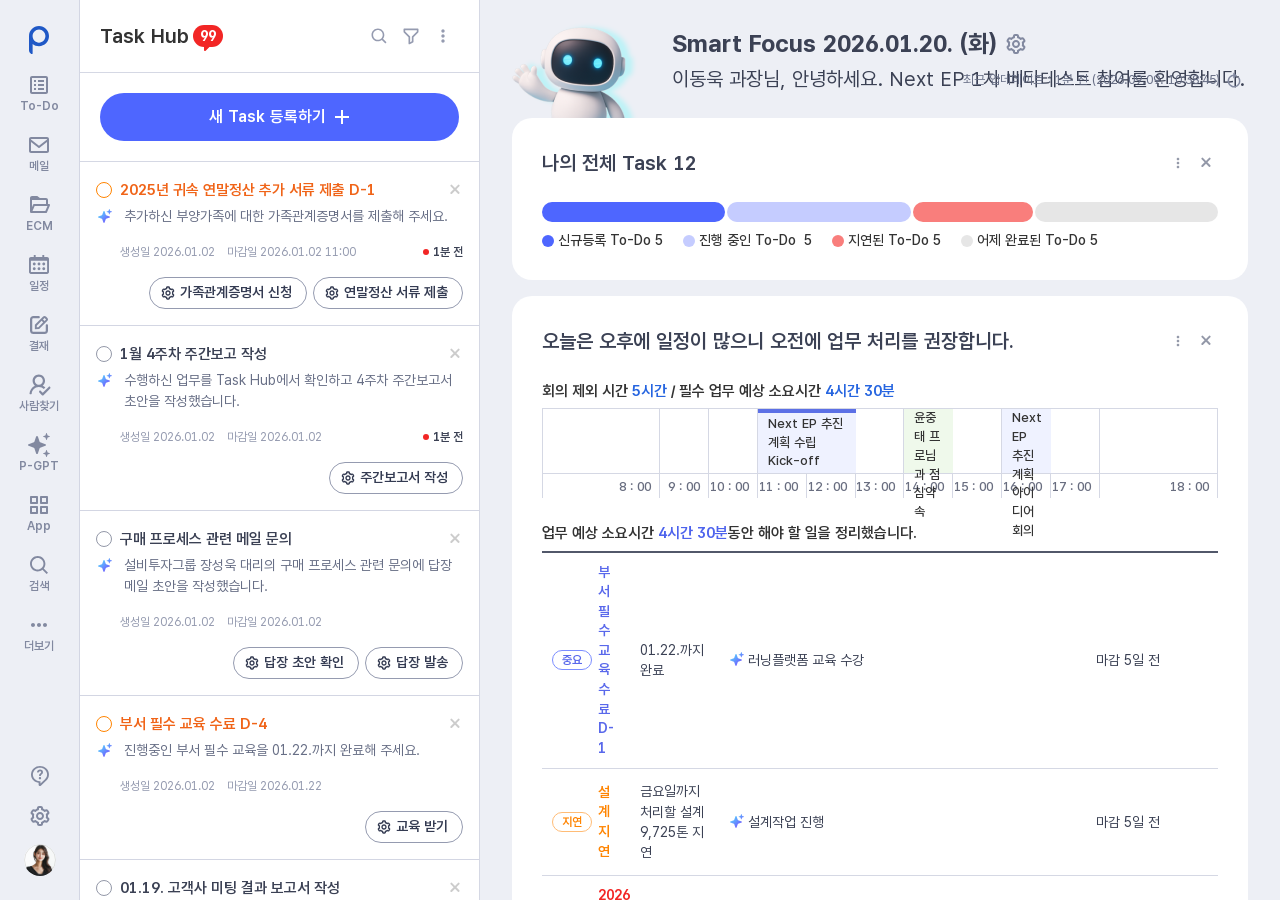
==== commit c2c38022: "경로변경" ====
--- a/index.html
+++ b/index.html
@@ -38,12 +38,12 @@
   </aside>
   <div class="layout__contents">
     <section class="smart-focus">
-      <img class="smart-focus__bot" src="/assets/images/img-bot.png" alt="" aria-hidden="true">
+      <img class="smart-focus__bot" src="./assets/images/img-bot.png" alt="" aria-hidden="true">
       <div class="smart-focus__main">
         <div class="smart-focus__title-row">
           <h2 class="smart-focus__title">Smart Focus 2026.01.20. (화) </h2>
           <button type="button" class="smart-focus__settings" aria-label="설정">
-            <img class="smart-focus__settings-icon" src="/assets/icons/BiCog.svg" alt="" aria-hidden="true">
+            <img class="smart-focus__settings-icon" src="./assets/icons/BiCog.svg" alt="" aria-hidden="true">
           </button>
         </div>
         <div class="smart-focus__greeting">
@@ -53,7 +53,7 @@
       <div class="smart-focus__meta">
         <p class="smart-focus__update">최근 업데데이트 : 1분 전 (2026.09.09. 10:38:45)</p>
         <button type="button" class="smart-focus__refresh" aria-label="새로고침">
-          <img class="smart-focus__refresh-icon" src="/assets/icons/BiRevision.svg" alt="" aria-hidden="true">
+          <img class="smart-focus__refresh-icon" src="./assets/icons/BiRevision.svg" alt="" aria-hidden="true">
         </button>
       </div>
     </section>
@@ -62,10 +62,10 @@
         <h3 class="task-overview__title">나의 전체 Task 12</h3>
         <div class="task-overview__actions">
           <button type="button" class="task-overview__action" aria-label="더보기">
-            <img class="task-overview__action-icon" src="/assets/icons/ico-more-ver.svg" alt="" aria-hidden="true">
+            <img class="task-overview__action-icon" src="./assets/icons/ico-more-ver.svg" alt="" aria-hidden="true">
           </button>
           <button type="button" class="task-overview__action" aria-label="닫기">
-            <img class="task-overview__action-icon" src="/assets/icons/IconX.svg" alt="" aria-hidden="true">
+            <img class="task-overview__action-icon" src="./assets/icons/IconX.svg" alt="" aria-hidden="true">
           </button>
         </div>
       </div>
@@ -101,10 +101,10 @@
         <h3 class="today-plan__title">오늘은 오후에 일정이 많으니 오전에 업무 처리를 권장합니다.</h3>
         <div class="today-plan__actions">
           <button type="button" class="today-plan__action" aria-label="더보기">
-            <img class="today-plan__action-icon" src="/assets/icons/ico-more-ver.svg" alt="" aria-hidden="true">
+            <img class="today-plan__action-icon" src="./assets/icons/ico-more-ver.svg" alt="" aria-hidden="true">
           </button>
           <button type="button" class="today-plan__action" aria-label="닫기">
-            <img class="today-plan__action-icon" src="/assets/icons/IconX.svg" alt="" aria-hidden="true">
+            <img class="today-plan__action-icon" src="./assets/icons/IconX.svg" alt="" aria-hidden="true">
           </button>
         </div>
       </div>
@@ -154,7 +154,7 @@
             <div class="today-plan__cell"><span class="today-plan__cell-text">01.22.까지 완료</span></div>
             <div class="today-plan__cell today-plan__cell--resource">
               <div class="today-plan__resource-item">
-                <img class="today-plan__resource-icon" src="/assets/icons/IconAI-2Star-Color.svg" alt="" aria-hidden="true">
+                <img class="today-plan__resource-icon" src="./assets/icons/IconAI-2Star-Color.svg" alt="" aria-hidden="true">
                 <span class="today-plan__resource-text">러닝플랫폼 교육 수강</span>
               </div>
             </div>
@@ -168,7 +168,7 @@
             <div class="today-plan__cell"><span class="today-plan__cell-text">금요일까지 처리할 설계 9,725톤 지연</span></div>
             <div class="today-plan__cell today-plan__cell--resource">
               <div class="today-plan__resource-item">
-                <img class="today-plan__resource-icon" src="/assets/icons/IconAI-2Star-Color.svg" alt="" aria-hidden="true">
+                <img class="today-plan__resource-icon" src="./assets/icons/IconAI-2Star-Color.svg" alt="" aria-hidden="true">
                 <span class="today-plan__resource-text">설계작업 진행</span>
               </div>
             </div>
@@ -182,11 +182,11 @@
             <div class="today-plan__cell"><span class="today-plan__cell-text">추가하신 부양가족에 대한 가족관례증명서 추가 제출</span></div>
             <div class="today-plan__cell today-plan__cell--resource">
               <div class="today-plan__resource-item">
-                <img class="today-plan__resource-icon" src="/assets/icons/IconAI-2Star-Color.svg" alt="" aria-hidden="true">
+                <img class="today-plan__resource-icon" src="./assets/icons/IconAI-2Star-Color.svg" alt="" aria-hidden="true">
                 <span class="today-plan__resource-text">법무부 가족관계증명서 신청</span>
               </div>
               <div class="today-plan__resource-item">
-                <img class="today-plan__resource-icon" src="/assets/icons/IconAI-2Star-Color.svg" alt="" aria-hidden="true">
+                <img class="today-plan__resource-icon" src="./assets/icons/IconAI-2Star-Color.svg" alt="" aria-hidden="true">
                 <span class="today-plan__resource-text">연말정산 서류 제출</span>
               </div>
             </div>
@@ -197,7 +197,7 @@
             <div class="today-plan__cell"><span class="today-plan__cell-text">수행하신 업무를 To-Do에서 확인하고 보고서 초안 작성</span></div>
             <div class="today-plan__cell today-plan__cell--resource">
               <div class="today-plan__resource-item">
-                <img class="today-plan__resource-icon" src="/assets/icons/IconAI-2Star-Color.svg" alt="" aria-hidden="true">
+                <img class="today-plan__resource-icon" src="./assets/icons/IconAI-2Star-Color.svg" alt="" aria-hidden="true">
                 <span class="today-plan__resource-text">주간업무보고_1월 4주차.pptx</span>
               </div>
             </div>
@@ -208,7 +208,7 @@
             <div class="today-plan__cell"><span class="today-plan__cell-text">01.20. 12 : 00에 사용하신 법인카드 사용내역 정산 신청 필요 </span></div>
             <div class="today-plan__cell today-plan__cell--resource">
               <div class="today-plan__resource-item">
-                <img class="today-plan__resource-icon" src="/assets/icons/IconAI-2Star-Color.svg" alt="" aria-hidden="true">
+                <img class="today-plan__resource-icon" src="./assets/icons/IconAI-2Star-Color.svg" alt="" aria-hidden="true">
                 <span class="today-plan__resource-text">법인카카드 정산</span>
               </div>
             </div>
@@ -222,17 +222,17 @@
         <h3 class="team-schedule__title">오늘 팀원들의 주요 일정입니다.</h3>
         <div class="team-schedule__header-right">
           <div class="team-schedule__avatars">
-            <span class="team-schedule__avatar-item"><img class="team-schedule__avatar" src="/assets/avatar/male01.jpg" alt=""></span>
-            <span class="team-schedule__avatar-item"><img class="team-schedule__avatar" src="/assets/avatar/female01.jpg" alt=""></span>
-            <span class="team-schedule__avatar-item"><img class="team-schedule__avatar" src="/assets/avatar/male02.jpg" alt=""></span>
+            <span class="team-schedule__avatar-item"><img class="team-schedule__avatar" src="./assets/avatar/male01.jpg" alt=""></span>
+            <span class="team-schedule__avatar-item"><img class="team-schedule__avatar" src="./assets/avatar/female01.jpg" alt=""></span>
+            <span class="team-schedule__avatar-item"><img class="team-schedule__avatar" src="./assets/avatar/male02.jpg" alt=""></span>
             <span class="team-schedule__avatar-item team-schedule__avatar-item--more">+3</span>
           </div>
           <div class="team-schedule__actions">
             <button type="button" class="team-schedule__action" aria-label="더보기">
-              <img class="team-schedule__action-icon" src="/assets/icons/ico-more-ver.svg" alt="" aria-hidden="true">
+              <img class="team-schedule__action-icon" src="./assets/icons/ico-more-ver.svg" alt="" aria-hidden="true">
             </button>
             <button type="button" class="team-schedule__action" aria-label="닫기">
-              <img class="team-schedule__action-icon" src="/assets/icons/IconX.svg" alt="" aria-hidden="true">
+              <img class="team-schedule__action-icon" src="./assets/icons/IconX.svg" alt="" aria-hidden="true">
             </button>
           </div>
         </div>
@@ -251,49 +251,49 @@
         <div class="team-schedule__hour team-schedule__hour--edge"><div class="team-schedule__hour-slot"></div><div class="team-schedule__hour-label">18 : 00</div></div>
         <div class="team-schedule__event team-schedule__event--blue team-schedule__event--p1">
           <div class="team-schedule__event-user">
-            <span class="team-schedule__event-avatar"><img src="/assets/avatar/male01.jpg" alt=""></span>
+            <span class="team-schedule__event-avatar"><img src="./assets/avatar/male01.jpg" alt=""></span>
             <span class="team-schedule__event-name">박보검</span>
           </div>
           <span class="team-schedule__event-title">주간업무보고</span>
         </div>
         <div class="team-schedule__event team-schedule__event--blue team-schedule__event--p2">
           <div class="team-schedule__event-user">
-            <span class="team-schedule__event-avatar"><img src="/assets/avatar/male01.jpg" alt=""></span>
+            <span class="team-schedule__event-avatar"><img src="./assets/avatar/male01.jpg" alt=""></span>
             <span class="team-schedule__event-name">박보검</span>
           </div>
           <span class="team-schedule__event-title">NextEP 추진계획 수립 Kick-off</span>
         </div>
         <div class="team-schedule__event team-schedule__event--blue team-schedule__event--p3">
           <div class="team-schedule__event-user">
-            <span class="team-schedule__event-avatar"><img src="/assets/avatar/male01.jpg" alt=""></span>
+            <span class="team-schedule__event-avatar"><img src="./assets/avatar/male01.jpg" alt=""></span>
             <span class="team-schedule__event-name">박보검</span>
           </div>
           <span class="team-schedule__event-title">점심약속</span>
         </div>
         <div class="team-schedule__event team-schedule__event--royal-blue team-schedule__event--p4">
           <div class="team-schedule__event-user">
-            <span class="team-schedule__event-avatar"><img src="/assets/avatar/female01.jpg" alt=""></span>
+            <span class="team-schedule__event-avatar"><img src="./assets/avatar/female01.jpg" alt=""></span>
             <span class="team-schedule__event-name">김세정</span>
           </div>
           <span class="team-schedule__event-title">주간업무보고</span>
         </div>
         <div class="team-schedule__event team-schedule__event--bright-blue team-schedule__event--p5">
           <div class="team-schedule__event-user">
-            <span class="team-schedule__event-avatar"><img src="/assets/avatar/female01.jpg" alt=""></span>
+            <span class="team-schedule__event-avatar"><img src="./assets/avatar/female01.jpg" alt=""></span>
             <span class="team-schedule__event-name">김세정</span>
           </div>
           <span class="team-schedule__event-title">XXX고객사 미팅</span>
         </div>
         <div class="team-schedule__event team-schedule__event--gray team-schedule__event--p6">
           <div class="team-schedule__event-user">
-            <span class="team-schedule__event-avatar"><img src="/assets/avatar/male02.jpg" alt=""></span>
+            <span class="team-schedule__event-avatar"><img src="./assets/avatar/male02.jpg" alt=""></span>
             <span class="team-schedule__event-name">김일도</span>
           </div>
           <span class="team-schedule__event-title">주간업무보고</span>
         </div>
         <div class="team-schedule__event team-schedule__event--gray team-schedule__event--p7">
           <div class="team-schedule__event-user">
-            <span class="team-schedule__event-avatar"><img src="/assets/avatar/male02.jpg" alt=""></span>
+            <span class="team-schedule__event-avatar"><img src="./assets/avatar/male02.jpg" alt=""></span>
             <span class="team-schedule__event-name">김일도</span>
           </div>
           <span class="team-schedule__event-title">협력사 미팅</span>
@@ -305,20 +305,20 @@
         <h3 class="news-summary__heading">관심 있으실 만한 오늘의 뉴스 요약입니다.</h3>
         <div class="news-summary__actions">
           <button type="button" class="news-summary__action" aria-label="더보기">
-            <img class="news-summary__action-icon" src="/assets/icons/ico-more-ver.svg" alt="" aria-hidden="true">
+            <img class="news-summary__action-icon" src="./assets/icons/ico-more-ver.svg" alt="" aria-hidden="true">
           </button>
           <button type="button" class="news-summary__action" aria-label="닫기">
-            <img class="news-summary__action-icon" src="/assets/icons/IconX.svg" alt="" aria-hidden="true">
+            <img class="news-summary__action-icon" src="./assets/icons/IconX.svg" alt="" aria-hidden="true">
           </button>
         </div>
       </div>
       <div class="news-summary__list">
         <article class="news-summary__card">
-          <img class="news-summary__thumb" src="/assets/images/thm-news.png" alt="" aria-hidden="true">
+          <img class="news-summary__thumb" src="./assets/images/thm-news.png" alt="" aria-hidden="true">
           <div class="news-summary__contents">
             <h4 class="news-summary__title">KDI, 올해 성장률 1.8→1.9% 상향</h4>
             <div class="news-summary__body">
-              <img class="news-summary__body-icon" src="/assets/icons/IconAI-2Star-Color.svg" alt="" aria-hidden="true">
+              <img class="news-summary__body-icon" src="./assets/icons/IconAI-2Star-Color.svg" alt="" aria-hidden="true">
               <p class="news-summary__body-text">한국개발연구원(KDI)이 반도체 수출 호조세를 반영해 올해 우리나라 경제성장률 전망치를 1.9%로 상향 조정했다.</p>
             </div>
             <a class="news-summary__anchor" href="#">
@@ -330,11 +330,11 @@
           </div>
         </article>
         <article class="news-summary__card">
-          <img class="news-summary__thumb" src="/assets/images/thm-news.png" alt="" aria-hidden="true">
+          <img class="news-summary__thumb" src="./assets/images/thm-news.png" alt="" aria-hidden="true">
           <div class="news-summary__contents">
             <h4 class="news-summary__title">'변하지 않는 것들' 신규 등록</h4>
             <div class="news-summary__body">
-              <img class="news-summary__body-icon" src="/assets/icons/IconAI-2Star-Color.svg" alt="" aria-hidden="true">
+              <img class="news-summary__body-icon" src="./assets/icons/IconAI-2Star-Color.svg" alt="" aria-hidden="true">
               <p class="news-summary__body-text">세계적인 베스트셀러 《돈의 심리학》의 저자 모건 하우절이 3년 만에 세상에 내놓은 신작.'절대 변하지 않는 것들에 대한 23가지 이야기'를 전한다. 출간하자마자 아마존과 뉴욕타임스 베스트셀러 자리에 오르며 아마존 독자들과 오피니언 리더들의 극찬을 받았다.</p>
             </div>
             <a class="news-summary__anchor" href="#">
@@ -346,11 +346,11 @@
           </div>
         </article>
         <article class="news-summary__card">
-          <img class="news-summary__thumb" src="/assets/images/thm-news.png" alt="" aria-hidden="true">
+          <img class="news-summary__thumb" src="./assets/images/thm-news.png" alt="" aria-hidden="true">
           <div class="news-summary__contents">
             <h4 class="news-summary__title">철강석 가격 987원 돌파</h4>
             <div class="news-summary__body">
-              <img class="news-summary__body-icon" src="/assets/icons/IconAI-2Star-Color.svg" alt="" aria-hidden="true">
+              <img class="news-summary__body-icon" src="./assets/icons/IconAI-2Star-Color.svg" alt="" aria-hidden="true">
               <p class="news-summary__body-text">철강석 가격 하락세가 여러 시장에서 나타나고 있습니다. 중국 철광석 및 철근 선물 가격 하락, 거래소 가격도 약세 흐름입니다.</p>
             </div>
             <a class="news-summary__anchor" href="#">
@@ -368,23 +368,23 @@
         <h3 class="report-drafts__heading">전일 완료하고 보고하지 않은 To-Do 기반으로 보고서 초안을 작성했습니다.</h3>
         <div class="report-drafts__actions">
           <button type="button" class="report-drafts__action" aria-label="더보기">
-            <img class="report-drafts__action-icon" src="/assets/icons/ico-more-ver.svg" alt="" aria-hidden="true">
+            <img class="report-drafts__action-icon" src="./assets/icons/ico-more-ver.svg" alt="" aria-hidden="true">
           </button>
           <button type="button" class="report-drafts__action" aria-label="닫기">
-            <img class="report-drafts__action-icon" src="/assets/icons/IconX.svg" alt="" aria-hidden="true">
+            <img class="report-drafts__action-icon" src="./assets/icons/IconX.svg" alt="" aria-hidden="true">
           </button>
         </div>
       </div>
       <div class="report-drafts__list">
         <article class="report-drafts__card">
           <div class="report-drafts__icon-wrap">
-            <img class="report-drafts__icon" src="/assets/icons/BiSpreadsheet.svg" alt="" aria-hidden="true">
+            <img class="report-drafts__icon" src="./assets/icons/BiSpreadsheet.svg" alt="" aria-hidden="true">
           </div>
           <div class="report-drafts__contents">
             <div class="report-drafts__info">
               <h4 class="report-drafts__title">01.19. 고객사 미팅 결과</h4>
               <div class="report-drafts__body">
-                <img class="report-drafts__body-icon" src="/assets/icons/IconAI-2Star-Color.svg" alt="" aria-hidden="true">
+                <img class="report-drafts__body-icon" src="./assets/icons/IconAI-2Star-Color.svg" alt="" aria-hidden="true">
                 <p class="report-drafts__body-text">지난 메일과 회의록을 기반으로 초안을 작성했습니다. 미팅 이후 보고된 메일, 생성된 문서 등이 없어 보고서 초안을 제안드립니다.</p>
               </div>
             </div>
@@ -396,13 +396,13 @@
         </article>
         <article class="report-drafts__card">
           <div class="report-drafts__icon-wrap">
-            <img class="report-drafts__icon" src="/assets/icons/BiSpreadsheet.svg" alt="" aria-hidden="true">
+            <img class="report-drafts__icon" src="./assets/icons/BiSpreadsheet.svg" alt="" aria-hidden="true">
           </div>
           <div class="report-drafts__contents">
             <div class="report-drafts__info">
               <h4 class="report-drafts__title">01.19. 고객사 미팅 결과</h4>
               <div class="report-drafts__body">
-                <img class="report-drafts__body-icon" src="/assets/icons/IconAI-2Star-Color.svg" alt="" aria-hidden="true">
+                <img class="report-drafts__body-icon" src="./assets/icons/IconAI-2Star-Color.svg" alt="" aria-hidden="true">
                 <p class="report-drafts__body-text">지난 메일과 회의록을 기반으로 초안을 작성했습니다. 미팅 이후 보고된 메일, 생성된 문서 등이 없어 보고서 초안을 제안드립니다.</p>
               </div>
             </div>
@@ -414,13 +414,13 @@
         </article>
         <article class="report-drafts__card">
           <div class="report-drafts__icon-wrap">
-            <img class="report-drafts__icon" src="/assets/icons/BiSpreadsheet.svg" alt="" aria-hidden="true">
+            <img class="report-drafts__icon" src="./assets/icons/BiSpreadsheet.svg" alt="" aria-hidden="true">
           </div>
           <div class="report-drafts__contents">
             <div class="report-drafts__info">
               <h4 class="report-drafts__title">01.19. 고객사 미팅 결과</h4>
               <div class="report-drafts__body">
-                <img class="report-drafts__body-icon" src="/assets/icons/IconAI-2Star-Color.svg" alt="" aria-hidden="true">
+                <img class="report-drafts__body-icon" src="./assets/icons/IconAI-2Star-Color.svg" alt="" aria-hidden="true">
                 <p class="report-drafts__body-text">지난 메일과 회의록을 기반으로 초안을 작성했습니다. 미팅 이후 보고된 메일, 생성된 문서 등이 없어 보고서 초안을 제안드립니다.</p>
               </div>
             </div>
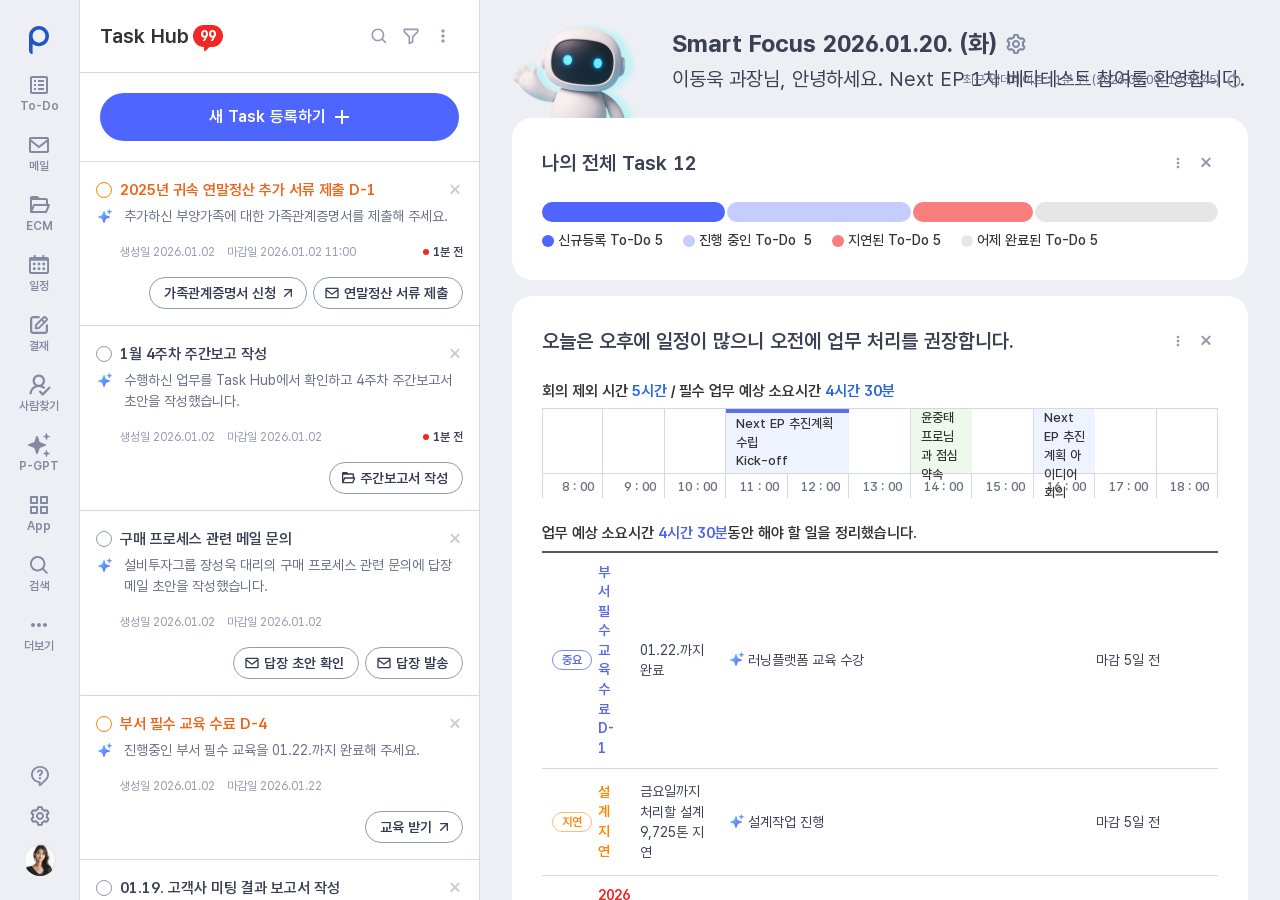
==== commit d6a7bede: "아이콘 변경" ====
--- a/index.html
+++ b/index.html
@@ -378,7 +378,7 @@
       <div class="report-drafts__list">
         <article class="report-drafts__card">
           <div class="report-drafts__icon-wrap">
-            <img class="report-drafts__icon" src="./assets/icons/BiSpreadsheet.svg" alt="" aria-hidden="true">
+            <img class="report-drafts__icon" src="./assets/icons/GrScorecard.svg" alt="" aria-hidden="true">
           </div>
           <div class="report-drafts__contents">
             <div class="report-drafts__info">
@@ -396,7 +396,7 @@
         </article>
         <article class="report-drafts__card">
           <div class="report-drafts__icon-wrap">
-            <img class="report-drafts__icon" src="./assets/icons/BiSpreadsheet.svg" alt="" aria-hidden="true">
+            <img class="report-drafts__icon" src="./assets/icons/GrScorecard.svg" alt="" aria-hidden="true">
           </div>
           <div class="report-drafts__contents">
             <div class="report-drafts__info">
@@ -414,7 +414,7 @@
         </article>
         <article class="report-drafts__card">
           <div class="report-drafts__icon-wrap">
-            <img class="report-drafts__icon" src="./assets/icons/BiSpreadsheet.svg" alt="" aria-hidden="true">
+            <img class="report-drafts__icon" src="./assets/icons/GrScorecard.svg" alt="" aria-hidden="true">
           </div>
           <div class="report-drafts__contents">
             <div class="report-drafts__info">
--- a/styles/index.css
+++ b/styles/index.css
@@ -328,8 +328,8 @@
 }
 
 .today-plan__timeline {
-  --hour-edge: 118px;
-  --hour-flex: calc((100% - (var(--hour-edge) * 2)) / 9);
+  --hour-flex: calc(100% / 11);
+  --hour-edge: var(--hour-flex);
   position: relative;
   display: flex;
   width: 100%;
@@ -344,7 +344,7 @@
 }
 
 .today-plan__hour--edge {
-  flex: 0 0 var(--hour-edge);
+  flex: 1 1 0;
 }
 
 .today-plan__hour-slot {
